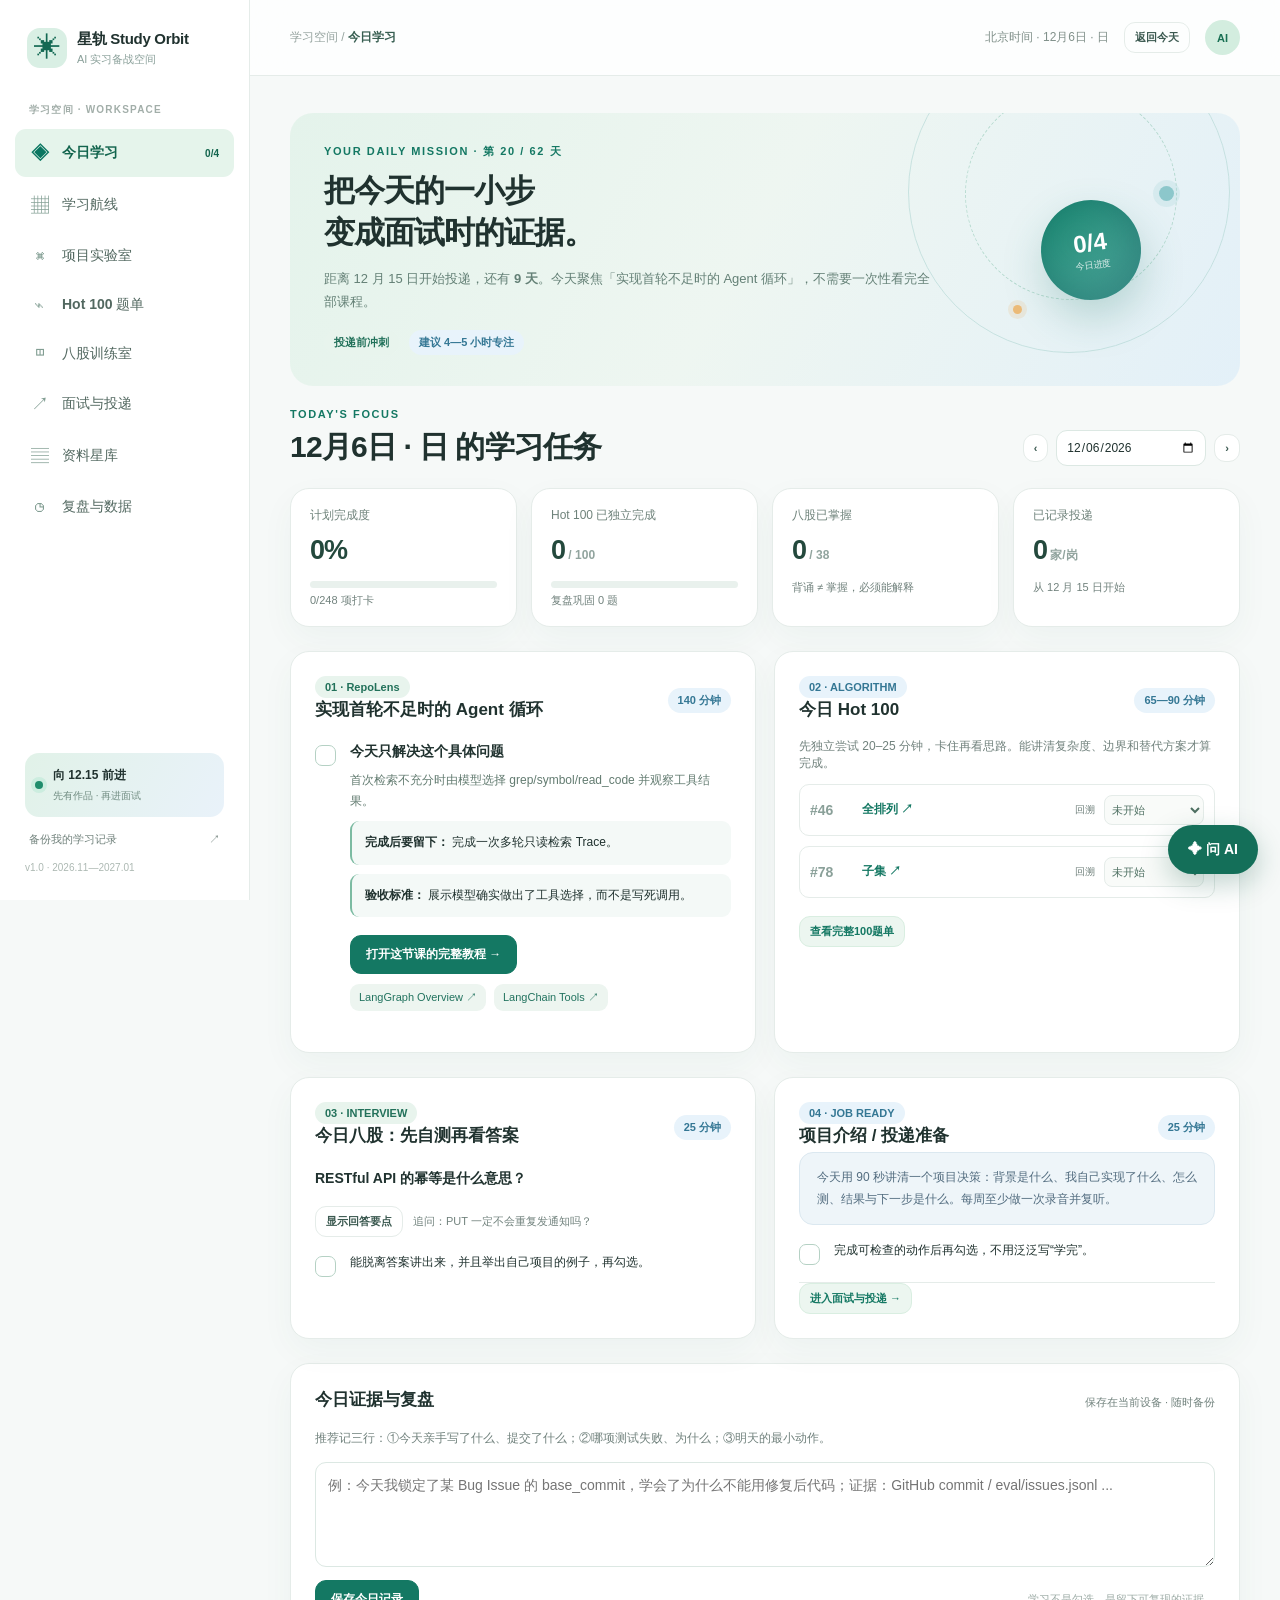
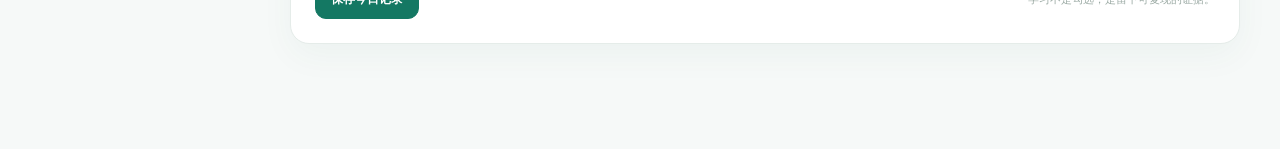
==== index.html @ 4dd0f42c "Adapt RepoLens courses to Long Code Arena bug localization Document verified dataset fields, snapsho" ====
<!doctype html>
<html lang="zh-CN">
<head>
<meta charset="utf-8">
<meta name="viewport" content="width=device-width,initial-scale=1,viewport-fit=cover">
<meta name="theme-color" content="#edf5f0">
<meta name="description" content="星轨：AI 应用与 Agent 实习备战学习空间。RepoLens、MediaFlow、LeetCode Hot 100、八股、面试与投递。">
<title>星轨 · AI 实习备战</title>
<link rel="icon" href="favicon.svg" type="image/svg+xml">
<link rel="manifest" href="manifest.webmanifest">
<meta name="apple-mobile-web-app-capable" content="yes">
<meta name="apple-mobile-web-app-status-bar-style" content="default">
<link rel="stylesheet" href="style.css?v=3">
<link rel="stylesheet" href="ai-helper.css?v=4">
</head>
<body>
<div id="app" class="app-shell">
  <aside class="sidebar">
    <a href="#today" class="brand" aria-label="返回今日学习"><span class="brand-glyph">✳</span><span><strong>星轨 Study Orbit</strong><small>AI 实习备战空间</small></span></a>
    <div class="nav-kicker">学习空间 · WORKSPACE</div>
    <nav id="side-nav" class="side-nav" aria-label="主导航">
      <button data-view="today" class="nav-btn active"><span class="nav-symbol">◈</span> 今日学习 <span class="nav-count" id="nav-today"></span></button>
      <button data-view="calendar" class="nav-btn"><span class="nav-symbol">▦</span> 学习航线</button>
      <button data-view="projects" class="nav-btn"><span class="nav-symbol">⌘</span> 项目实验室</button>
      <button data-view="leetcode" class="nav-btn"><span class="nav-symbol">⌁</span> Hot 100 题单</button>
      <button data-view="interview" class="nav-btn"><span class="nav-symbol">◫</span> 八股训练室</button>
      <button data-view="apply" class="nav-btn"><span class="nav-symbol">↗</span> 面试与投递</button>
      <button data-view="library" class="nav-btn"><span class="nav-symbol">▤</span> 资料星库</button>
      <button data-view="review" class="nav-btn"><span class="nav-symbol">◷</span> 复盘与数据</button>
    </nav>
    <div class="sidebar-bottom">
      <div class="sidebar-status"><span class="pulse-dot"></span><div><strong>向 12.15 前进</strong><small>先有作品 · 再进面试</small></div></div>
      <button class="sidebar-backup" id="quick-export">备份我的学习记录 <span>↗</span></button>
      <div class="sidebar-foot">v1.0 · 2026.11—2027.01</div>
    </div>
  </aside>
  <div class="main-wrap">
    <header class="topbar">
      <div class="breadcrumbs" id="breadcrumb">学习空间 / <span>今日学习</span></div>
      <div class="top-right"><span class="top-date" id="clock-date"></span><button class="btn tiny ghost" id="back-today">返回今天</button><span class="avatar" title="专注构建真实作品">AI</span></div>
    </header>
    <main class="main-content" id="main-content" aria-live="polite"></main>
    <div class="toast" id="toast" role="status"></div>
  </div>
</div>
<nav class="mobile-nav" aria-label="移动端导航">
  <button data-view="today" class="mnav active"><span>◈</span><small>今天</small></button>
  <button data-view="calendar" class="mnav"><span>▦</span><small>课程</small></button>
  <button data-view="projects" class="mnav"><span>⌘</span><small>项目</small></button>
  <button data-view="leetcode" class="mnav"><span>⌁</span><small>刷题</small></button>
  <button data-view="apply" class="mnav"><span>↗</span><small>面试</small></button>
  <button data-view="more" class="mnav"><span>···</span><small>更多</small></button>
</nav>
<div id="mobile-more" class="mobile-more hidden">
  <button data-view="interview">八股训练室</button><button data-view="library">资料星库</button><button data-view="review">复盘与备份</button>
</div>
<script src="data.js?v=5"></script>
<script src="repo-guides.js?v=5"></script>
<script src="media-guides.js?v=3"></script>
<script src="app.js?v=5"></script>
<script defer src="ai-helper.js?v=4"></script>
</body>
</html>
---- style.css ----
:root{--bg:#f6f9f8;--panel:#fff;--panel-alt:#f2f6f4;--line:#e5ece9;--ink:#20322f;--muted:#71827d;--green:#147863;--deep:#0d5449;--mint:#d9efe5;--sky:#dceef7;--blue:#367b9d;--yellow:#b7822b;--shadow:0 12px 34px rgba(34,82,66,.045);font-family:-apple-system,BlinkMacSystemFont,'Segoe UI','PingFang SC','Microsoft YaHei',sans-serif;color:var(--ink)}*{box-sizing:border-box}html{scroll-behavior:smooth}body{margin:0;background:var(--bg);font-size:14px;-webkit-tap-highlight-color:transparent}button,input,select,textarea{font:inherit}button{cursor:pointer}button:disabled{opacity:.4;cursor:not-allowed}a{color:var(--green);text-decoration:none}a:hover{text-decoration:underline}.hidden{display:none!important}.app-shell{display:flex;min-height:100vh}.sidebar{width:250px;flex:0 0 250px;background:#fff;border-right:1px solid var(--line);padding:27px 15px 17px;position:sticky;top:0;height:100vh;display:flex;flex-direction:column}.brand{display:flex;align-items:center;gap:10px;padding:1px 12px 35px;color:var(--ink)}.brand:hover{text-decoration:none}.brand-glyph{width:40px;height:40px;display:grid;place-items:center;background:#d9efe4;color:#136953;border-radius:13px;font-size:27px}.brand strong,.brand small{display:block}.brand strong{font-size:15px;letter-spacing:-.3px}.brand small{font-size:11px;color:#8aa09a;margin-top:3px}.nav-kicker{padding:0 14px;color:#a2aea9;font-size:10px;letter-spacing:1.2px;margin-bottom:12px;font-weight:700}.side-nav{display:flex;flex-direction:column;gap:4px}.nav-btn{border:0;background:transparent;color:#526860;text-align:left;padding:12px 15px;border-radius:11px;display:flex;align-items:center;gap:13px;font-weight:550;width:100%;transition:.2s}.nav-symbol{font-family:Georgia,serif;font-size:18px;width:19px;text-align:center;color:#829e93}.nav-btn:hover{background:#f0f6f2}.nav-btn.active{background:#e5f4eb;color:#12644d;font-weight:700}.nav-btn.active .nav-symbol{color:#0a7661}.nav-count{margin-left:auto;font-size:10px}.sidebar-bottom{margin-top:auto;padding:10px}.sidebar-status{background:linear-gradient(120deg,#e1f2e8,#e9f2fa);border-radius:14px;padding:14px 10px;display:flex;gap:10px;align-items:center}.sidebar-status strong,.sidebar-status small{display:block}.sidebar-status strong{font-size:12px}.sidebar-status small{font-size:10px;color:#708c81;margin-top:5px}.pulse-dot{width:8px;height:8px;background:#208d6c;box-shadow:0 0 0 4px #cceddf;border-radius:100%;flex:none}.sidebar-backup{border:0;background:none;color:#71827c;display:flex;justify-content:space-between;font-size:11px;padding:15px 4px;width:100%}.sidebar-foot{font-size:10px;color:#adb9b3}.main-wrap{min-width:0;flex:1}.topbar{height:76px;display:flex;align-items:center;justify-content:space-between;border-bottom:1px solid var(--line);background:rgba(255,255,255,.78);padding:0 40px;position:sticky;top:0;z-index:4;backdrop-filter:blur(20px)}.breadcrumbs{color:#96a4a0;font-size:12px}.breadcrumbs span{color:#375e51;font-weight:700}.top-right{display:flex;align-items:center;gap:15px}.top-date{color:#80908a;font-size:12px}.avatar{border-radius:50%;background:#d3eddf;width:35px;height:35px;display:grid;place-items:center;font-size:11px;color:#197054;font-weight:750}.main-content{max-width:1340px;margin:0 auto;padding:37px 40px 105px}.section-header{display:flex;justify-content:space-between;align-items:flex-end;gap:15px;margin-bottom:22px}.eyebrow{font-size:11px;letter-spacing:1.6px;font-weight:800;color:var(--green);text-transform:uppercase}.section-header h1,.page-title{font-size:30px;line-height:1.25;letter-spacing:-.8px;margin:8px 0 0;font-weight:750}.subtitle{font-size:13px;color:var(--muted);line-height:1.9;margin-top:10px}.pill{display:inline-flex;gap:5px;align-items:center;font-size:11px;padding:5px 10px;border-radius:999px;background:#e8f4ed;color:#22715a;font-weight:700;white-space:nowrap}.pill.blue{background:#e8f3fb;color:#347794}.pill.gray{background:#f0f3f2;color:#72837d}.pill.orange{background:#fff3e3;color:#95601d}.panel{background:var(--panel);border:1px solid var(--line);border-radius:19px;box-shadow:var(--shadow);padding:24px}.panel h2{font-size:17px;margin:0 0 5px}.panel h3{font-size:14px;margin:0 0 6px}.muted{color:var(--muted)}.small{font-size:12px}.mini{font-size:11px}.lead{line-height:1.85}.grid2{display:grid;grid-template-columns:repeat(2,minmax(0,1fr));gap:18px}.grid3{display:grid;grid-template-columns:repeat(3,minmax(0,1fr));gap:16px}.grid4{display:grid;grid-template-columns:repeat(4,minmax(0,1fr));gap:14px}.stack{display:flex;flex-direction:column;gap:16px}.flex{display:flex;align-items:center;gap:10px;flex-wrap:wrap}.between{display:flex;align-items:center;justify-content:space-between;gap:12px}.btn{border:1px solid var(--line);background:white;color:#3b5950;border-radius:11px;padding:10px 15px;font-size:12px;font-weight:700;transition:.18s;white-space:nowrap}.btn:hover{transform:translateY(-1px);border-color:#a9d3be}.btn.primary{background:var(--green);border-color:var(--green);color:#fff}.btn.ghost{background:transparent}.btn.tiny{padding:7px 10px;font-size:11px}.btn.soft{background:#ecf6f0;color:var(--green);border-color:#d9eee1}.btn.danger{color:#a55a55}.input,.select,.textarea{background:#fff;border:1px solid #dce8e3;border-radius:11px;color:var(--ink);padding:11px 12px;width:100%;outline:none}.input:focus,.select:focus,.textarea:focus{border-color:#66aa90;box-shadow:0 0 0 3px #dff4e9}.textarea{min-height:105px;resize:vertical;line-height:1.65}.label{display:block;font-size:11px;letter-spacing:.2px;font-weight:700;color:#547269;margin:0 0 7px}.divider{height:1px;background:var(--line);margin:18px 0}.hero{border-radius:23px;background:linear-gradient(118deg,#e4f3eb 0%,#eef6f1 48%,#e3f0f8 100%);min-height:237px;display:grid;grid-template-columns:1fr 230px;gap:25px;position:relative;overflow:hidden;padding:31px 34px;margin-bottom:22px}.hero:before{content:"";position:absolute;width:320px;height:320px;border:1px solid #b8dbd8;opacity:.7;border-radius:50%;right:10px;top:-82px;pointer-events:none}.hero:after{content:"";position:absolute;width:210px;height:210px;border:1px dashed #9bcdbc;border-radius:50%;right:63px;top:-25px;opacity:.65;pointer-events:none}.hero-content{position:relative;z-index:1}.hero h1{font-size:31px;letter-spacing:-1px;line-height:1.35;margin:11px 0}.hero p{color:#648076;font-size:13px;line-height:1.8;max-width:610px}.hero-cta{display:flex;gap:10px;margin-top:17px;flex-wrap:wrap}.orbit-area{display:grid;place-items:center;z-index:1;position:relative}.orbit-center{width:100px;height:100px;border-radius:50%;background:linear-gradient(145deg,#18846e,#57afa4);box-shadow:0 18px 40px #2b816e40, inset -10px -10px 35px #0d5b5a70;color:#fff;display:flex;align-items:center;justify-content:center;text-align:center;flex-direction:column;transform:rotate(-8deg)}.orbit-center b{font-size:24px}.orbit-center small{font-size:9px;opacity:.85;margin-top:2px}.orbit-star{position:absolute;width:15px;height:15px;background:#8cc7cb;border-radius:50%;box-shadow:0 0 0 6px #8cc7cb2f;top:20%;right:14%}.orbit-star.two{width:9px;height:9px;top:76%;right:80%;background:#ebba77;box-shadow:0 0 0 5px #ebba7733}.metric-card{padding:18px 19px}.metric-card .num{font-size:27px;font-weight:780;margin-top:11px;letter-spacing:-1px;color:#24493d}.metric-card .num small{font-size:12px;color:#91a49e;letter-spacing:0}.metric-card .labelrow{font-size:12px;color:#6e827a}.progress-track{height:7px;border-radius:100px;background:#e9f1ed;overflow:hidden;margin:15px 0 5px}.progress-fill{height:100%;background:linear-gradient(90deg,#1a836a,#77c7ad);border-radius:100px;transition:width .2s}.module-head{margin:27px 0 13px;display:flex;justify-content:space-between;align-items:center;gap:12px}.module-head h2{font-size:18px;margin:0}.task-row{display:flex;align-items:flex-start;gap:14px;padding:17px 0;border-bottom:1px solid var(--line)}.task-row:last-child{border-bottom:0}.task-check{width:21px;height:21px;appearance:none;border:1.6px solid #b5d1c4;border-radius:7px;margin:2px 0 0;flex:none;cursor:pointer;position:relative;background:#fff}.task-check:checked{background:#168368;border-color:#168368}.task-check:checked:after{content:'✓';font-size:14px;position:absolute;left:4px;top:0;color:white}.task-body{flex:1;min-width:0}.task-title{font-weight:750;font-size:14px}.task-row .task-time{font-size:10px;color:#889c93;background:#f4f7f5;padding:5px 8px;border-radius:20px;white-space:nowrap}.task-details{font-size:12px;color:#627b70;line-height:1.75;margin:9px 0 0}.highlight-line{background:#f4f9f7;padding:11px 13px;border-radius:9px;border-left:2px solid #7cbba2;margin-top:9px;font-size:12px;line-height:1.8}.resource-links{display:flex;flex-wrap:wrap;gap:8px;margin-top:10px}.resource-links a{font-size:11px;padding:6px 9px;border-radius:9px;background:#edf5f0;color:#22735f;display:inline-block}.task-extra{padding-left:35px}.date-selector{display:flex;align-items:center;gap:8px}.date-selector .input{width:150px;padding:9px;font-size:12px}.callout{background:#f1f7f3;border:1px solid #dbece0;border-radius:14px;padding:14px 17px;color:#526b60;line-height:1.8;font-size:12px}.callout.blue{background:#eef5f9;border-color:#dbe8f0;color:#526c7f}.callout.orange{background:#fff8ed;border-color:#f1e3cf;color:#81653c}.step-list{display:grid;gap:10px}.step-item{display:flex;gap:12px;align-items:flex-start;border:1px solid var(--line);border-radius:12px;padding:14px;background:#fff}.step-num{height:28px;width:28px;border-radius:9px;background:#e6f2eb;color:var(--green);display:grid;place-items:center;font-weight:750;font-size:11px;flex:none}.calendar-grid{display:grid;grid-template-columns:repeat(7,minmax(0,1fr));gap:9px}.day-tile{border:1px solid var(--line);background:#fff;border-radius:13px;min-height:96px;padding:11px;text-align:left;display:flex;flex-direction:column;gap:8px;transition:.2s;min-width:0}.day-tile:hover{border-color:#7dbda5;transform:translateY(-2px)}.day-tile.current{border-color:#17896c;box-shadow:0 0 0 2px #e2f3e8}.day-tile.done{background:#eff8f3}.day-num{font-weight:800;font-size:12px;color:#376854}.day-desc{font-size:10px;color:#697b74;line-height:1.5;overflow-wrap:anywhere}.day-progress{margin-top:auto;font-size:9px;color:#6caa91}.filter-row{display:flex;gap:8px;align-items:center;flex-wrap:wrap;margin-bottom:15px}.filter-btn{border:1px solid var(--line);background:#fff;border-radius:30px;padding:7px 12px;color:#71867d;font-size:11px}.filter-btn.active{background:#e8f5ec;color:#137459;border-color:#b9e0cb;font-weight:700}.problem-row{display:flex;gap:12px;align-items:center;padding:12px 3px;border-bottom:1px solid var(--line)}.problem-number{width:43px;flex:none;font-variant-numeric:tabular-nums;font-weight:750;color:#8aa099}.problem-title{font-weight:650;flex:1}.problem-category{font-size:10px;color:#8aa099;min-width:60px}.status-select{width:100px;border:1px solid var(--line);background:#f9fbf9;border-radius:8px;padding:7px 3px;color:#4d6f61;font-size:11px}.problem-row a{color:var(--green)}.question-card{border:1px solid var(--line);border-radius:15px;padding:18px;background:#fff}.question-card h3{font-size:14px;line-height:1.6;margin:10px 0}.qa-answer{background:#f0f7f3;padding:14px;border-radius:12px;font-size:12px;line-height:1.8;margin:12px 0}.qa-answer strong{color:#20765c}.project-card{background:#fff;border:1px solid var(--line);border-radius:17px;padding:19px}.project-label{display:inline-flex;padding:6px 10px;border-radius:9px;background:#edf6f1;color:#23846b;font-size:10px;font-weight:800}.project-card h3{font-size:18px;margin:10px 0}.project-card p{color:#6c8177;font-size:12px;line-height:1.75}.project-list{display:grid;gap:9px}.project-lesson{border:1px solid #e4efea;border-radius:12px;padding:13px;display:flex;align-items:flex-start;gap:9px}.project-lesson .head{flex:1}.project-lesson .head strong{display:block;font-size:12px;margin:2px 0}.project-lesson .head small{color:#93a69a;font-size:10px}.marker-vertical{height:100%;width:4px;border-radius:10px;min-height:40px;background:#cbe9d9}.metric-table{width:100%;border-collapse:collapse;font-size:12px}.metric-table th,.metric-table td{text-align:left;padding:12px 10px;border-bottom:1px solid var(--line);vertical-align:middle}.metric-table th{font-size:11px;color:#788e81;font-weight:700;background:#f7faf8}.metric-input{min-width:150px}.resource-card{display:flex;align-items:flex-start;gap:13px;padding:15px;border:1px solid var(--line);border-radius:14px;background:#fff}.resource-icon{width:40px;height:40px;border-radius:12px;background:#e8f3eb;color:#22836b;display:grid;place-items:center;font-size:18px;flex:none}.resource-card h3{margin:2px 0 6px;font-size:13px}.resource-card p{font-size:11px;color:var(--muted);line-height:1.7;margin:0 0 5px}.applications{width:100%;border-collapse:collapse;font-size:12px}.applications td,.applications th{padding:12px 9px;text-align:left;border-bottom:1px solid var(--line)}.applications th{color:var(--muted);font-size:11px}.empty{padding:35px;text-align:center;color:var(--muted)}.note-help{line-height:1.8;color:var(--muted);font-size:12px}.study-form{display:grid;grid-template-columns:1fr 1fr 130px 120px auto;gap:8px;align-items:end}.data-note{font-size:11px;color:#9baaa4}.toast{position:fixed;right:25px;bottom:25px;background:#214d40;color:#fff;padding:12px 18px;border-radius:11px;font-size:12px;z-index:50;box-shadow:0 14px 30px #213d3540;opacity:0;transform:translateY(10px);transition:.2s;pointer-events:none}.toast.show{opacity:1;transform:none}.mobile-nav,.mobile-more{display:none}.timeline-chip{border:1px solid #dcece2;background:#f6faf7;border-radius:12px;padding:13px;display:flex;align-items:center;gap:12px;font-size:12px}.timeline-dot{width:11px;height:11px;border-radius:50%;background:#83b99c}.timeline-dot.active{background:#148263;box-shadow:0 0 0 4px #cdece0}.summary-stat{font-size:22px;font-weight:800;color:#226952;margin:9px 0}.note-preview{font-size:12px;white-space:pre-wrap;line-height:1.8;color:#506c61}.today-problems{display:flex;flex-direction:column;gap:10px}.today-problem{display:flex;align-items:center;gap:9px;padding:10px;border:1px solid var(--line);border-radius:10px}.today-problem a{flex:1;font-size:12px;font-weight:700}.today-problem small{font-size:10px;color:var(--muted)}.project-feature{display:flex;gap:9px;align-items:flex-start;font-size:12px;line-height:1.7;color:#62786d}.project-feature span:first-child{color:var(--green)}.link-inline{font-size:11px;font-weight:700}.w100{width:100%}.right{text-align:right}.nowrap{white-space:nowrap}.mb0{margin-bottom:0}.mt1{margin-top:10px}.mt2{margin-top:18px}.mb1{margin-bottom:10px}.margin-top{margin-top:24px}.table-scroll{overflow-x:auto}.model-preview{background:#f0f7f4;border-radius:13px;padding:13px 15px;font-size:12px;line-height:1.9;overflow-wrap:anywhere}.page-title.smallish{font-size:26px}
@media(max-width:1150px){.sidebar{width:218px;flex-basis:218px}.main-content{padding:30px 26px 100px}.topbar{padding:0 26px}.hero{grid-template-columns:1fr 150px}.orbit-center{width:88px;height:88px}.study-form{grid-template-columns:1fr 1fr;}.study-form button{align-self:end}}
@media(max-width:800px){.sidebar{display:none}.topbar{height:58px;padding:0 20px}.top-date{display:none}.main-content{padding:21px 18px 108px}.hero{padding:24px;min-height:195px;grid-template-columns:1fr 90px}.hero h1{font-size:25px}.orbit-center{width:75px;height:75px}.orbit-center b{font-size:18px}.orbit-star{right:1%}.grid4{grid-template-columns:repeat(2,minmax(0,1fr))}.grid3{grid-template-columns:repeat(2,minmax(0,1fr))}.mobile-nav{position:fixed;bottom:0;left:0;right:0;z-index:20;display:flex;justify-content:space-around;background:rgba(255,255,255,.96);border-top:1px solid var(--line);padding:9px 5px max(10px,env(safe-area-inset-bottom));box-shadow:0 -8px 20px #203c2f0a}.mnav{border:0;background:none;color:#8ca198;display:flex;align-items:center;justify-content:center;flex-direction:column;gap:1px;padding:2px 6px;min-width:48px}.mnav span{font-size:22px;line-height:25px}.mnav small{font-size:10px}.mnav.active{color:#12745d;font-weight:700}.mobile-more{position:fixed;bottom:73px;right:12px;background:#fff;border:1px solid var(--line);z-index:25;box-shadow:0 12px 25px #203a3025;border-radius:15px;padding:8px;display:flex;flex-direction:column}.mobile-more button{border:0;background:transparent;text-align:left;padding:12px 30px 12px 14px;color:#446b5a}.toast{bottom:95px;right:12px}.calendar-grid{gap:5px}.day-tile{padding:8px;min-height:78px;border-radius:9px}.day-num{font-size:11px}.day-desc{font-size:9px}}
@media(max-width:540px){body{font-size:13px}.topbar{padding:0 15px}.top-right{gap:7px}.main-content{padding:17px 13px 100px}.section-header h1,.page-title{font-size:24px}.section-header{display:block}.section-header .date-selector{margin-top:13px}.hero{grid-template-columns:1fr;gap:0;padding:23px;margin-bottom:12px;min-height:0}.hero h1{font-size:26px}.hero p{font-size:12px}.orbit-area{display:none}.hero:before{right:-140px;top:-130px}.hero:after{right:-86px;top:-70px}.panel{padding:17px;border-radius:15px}.grid2,.grid3{grid-template-columns:1fr;gap:12px}.grid4{gap:8px}.metric-card{padding:14px}.metric-card .num{font-size:24px}.module-head h2{font-size:16px}.task-row{gap:9px}.task-extra{padding-left:29px}.calendar-grid{grid-template-columns:repeat(7,1fr)}.day-tile{min-height:66px;padding:6px 4px;gap:3px}.day-desc{display:none}.day-progress{font-size:8px}.problem-category{display:none}.problem-number{width:28px;font-size:11px}.problem-title{font-size:12px}.status-select{width:84px;font-size:10px}.study-form{grid-template-columns:1fr}.topbar .btn{display:none}.table-scroll{margin:0 -8px}.metric-table th,.metric-table td{min-width:120px}.metric-input{min-width:130px}.question-card{padding:14px}.date-selector .input{width:141px}.callout{font-size:11px}.mobile-nav .mnav{min-width:0;flex:1}.mnav span{font-size:20px}.mnav small{font-size:9px}}


/* 项目实验室详细课程：响应式单课视图 */
.guide-header{display:flex;align-items:center;justify-content:space-between;gap:12px;flex-wrap:wrap;margin:0 0 18px}
.guide-hero{background:linear-gradient(125deg,#e8f6ee,#e9f2fb 78%);border:1px solid #d7e9e1;border-radius:22px;padding:26px 28px;margin-bottom:22px}
.guide-hero h1{font-size:clamp(24px,3vw,34px);line-height:1.25;margin:10px 0 12px;color:#143a32}
.guide-hero p{line-height:1.85;max-width:780px;margin:0 0 16px}
.guide-progress{max-width:560px;margin-top:18px}
.guide-progress strong{font-size:14px}
.guide-progress .progress-track{margin-top:8px}
.guide-meta{font-size:12px;color:#647c74;margin-top:12px!important}
.guide-columns{display:grid;grid-template-columns:minmax(0,1.65fr) minmax(235px,.85fr);gap:20px;align-items:start}
.guide-main,.guide-aside{min-width:0}
.guide-main>h2{font-size:22px;margin:0 0 6px}
.guide-step,.guide-block{background:#fff;border:1px solid #e2eae6;border-radius:17px;padding:20px;margin-top:16px;box-shadow:0 5px 20px rgba(25,70,55,.025)}
.guide-step-title{font-weight:750;font-size:16px;color:#184a3c}
.guide-step-check{display:flex;gap:12px;align-items:flex-start;cursor:pointer;line-height:1.5}
.guide-step-check input{appearance:auto;accent-color:#147863;flex:0 0 20px;width:20px;height:20px;margin:2px 0 0;cursor:pointer}
.guide-step-do{line-height:1.95;margin:15px 0;white-space:pre-line;overflow-wrap:anywhere}
.guide-verify{border-left:3px solid #4f9780;background:#f1f8f4;border-radius:0 10px 10px 0;padding:11px 14px;margin-top:15px}
.guide-verify strong{font-size:12px;color:#20604b}
.guide-verify p{margin:5px 0 0;line-height:1.7;font-size:13px}
.guide-code{border:1px solid #273c38;background:#152522;border-radius:12px;overflow:hidden;margin:14px 0;color:#e8f6ef}
.guide-code-head{display:flex;justify-content:space-between;align-items:center;gap:8px;padding:8px 12px;background:#203a33;font-size:12px}
.guide-code-head button{white-space:nowrap}
.guide-code pre{margin:0;padding:14px 16px;white-space:pre;overflow-x:auto;font-size:12px;line-height:1.7}
.guide-code code{font-family:ui-monospace,SFMono-Regular,Consolas,monospace}
.guide-aside .panel{margin-bottom:16px;overflow-wrap:anywhere}
.guide-aside .panel h3{font-size:15px;margin:5px 0 8px}
.guide-aside .panel p,.guide-traps li{line-height:1.85;font-size:13px}
.guide-traps{padding-left:20px}
.guide-question{font-size:16px;font-weight:700;line-height:1.7}
.guide-answer{background:#f2f6f4;border-radius:11px;padding:12px 14px;line-height:1.85}
.guide-answer summary{cursor:pointer;font-weight:600}
.guide-answer p{margin-bottom:0}
.guide-block textarea{min-height:135px;width:100%}
.guide-bottom{display:flex;gap:10px;align-items:center;justify-content:space-between;flex-wrap:wrap;margin:24px 0 45px}
.guide-bottom .btn{max-width:100%}
@media(max-width:850px){.guide-columns{grid-template-columns:1fr}.guide-aside{display:grid;grid-template-columns:repeat(2,minmax(0,1fr));gap:12px}.guide-aside .panel{margin:0}.guide-hero{padding:22px}}
@media(max-width:590px){.guide-hero{padding:19px;border-radius:15px}.guide-aside{display:block}.guide-aside .panel{margin-bottom:12px}.guide-step,.guide-block{padding:15px;border-radius:13px}.guide-step-title{font-size:15px}.guide-code pre{font-size:11px}.guide-bottom button{width:100%}.guide-main>h2{font-size:20px}}
---- ai-helper.css ----
/* Study Orbit optional ChatGPT handoff */
#so-ai-dock{font-family:-apple-system,BlinkMacSystemFont,"PingFang SC","Microsoft YaHei",sans-serif}
.so-ai-fab{position:fixed;right:22px;bottom:26px;z-index:55;min-height:49px;border:0;padding:0 20px;border-radius:30px;background:#146f59;color:white;font-weight:750;font-size:14px;box-shadow:0 10px 28px rgba(10,82,62,.25);cursor:pointer}
.so-ai-fab:hover{background:#105941}
.so-ai-dim{position:fixed;inset:0;z-index:59;background:rgba(13,30,25,.27)}
.so-ai-dim[hidden]{display:none}
.so-ai-panel{position:fixed;right:0;top:0;bottom:0;z-index:60;width:min(435px,100vw);background:#f8faf9;box-shadow:-18px 0 48px rgba(24,56,45,.15);border-left:1px solid #e3e9e6;transform:translateX(105%);transition:transform .2s ease;display:flex;flex-direction:column;visibility:hidden}
.so-ai-panel.so-ai-visible{transform:translateX(0);visibility:visible}
.so-ai-header{display:flex;align-items:center;justify-content:space-between;gap:14px;padding:22px 23px 16px;background:white;border-bottom:1px solid #e1ebe5}
.so-ai-eyebrow{font-size:10px;font-weight:800;color:#39896f;letter-spacing:1.4px}
.so-ai-header h2{font-size:20px;line-height:1.3;margin:7px 0 0;color:#203a30}
.so-ai-close{background:#eef5f1;border:0;border-radius:50%;font-size:24px;line-height:1;width:36px;height:36px;color:#375c4b;cursor:pointer}
.so-ai-main{padding:20px 22px 34px;overflow-y:auto;overscroll-behavior:contain}
.so-ai-note,.so-ai-context,.so-ai-privacy{font-size:13px;line-height:1.8;color:#61766e}
.so-ai-note{background:#eaf5ef;padding:12px 14px;border-radius:12px;color:#315c4e}
.so-ai-context{border:1px solid #e1eae4;background:white;padding:13px 15px;margin-top:15px;border-radius:12px}
.so-ai-context span{font-size:11px;color:#718880;display:block}
.so-ai-context strong{font-size:16px;display:block;color:#1b4638;margin-top:3px}
.so-ai-context p{margin:3px 0 0;color:#60796b}
.so-ai-chips{display:flex;gap:7px;flex-wrap:wrap;margin:15px 0}
.so-ai-chips button{border:1px solid #d4e5d9;background:#f3f9f5;border-radius:9px;padding:8px 10px;font-size:12px;color:#28634b;cursor:pointer}
.so-ai-label{display:block;font-weight:700;color:#294a3e;margin:10px 0 8px}
#so-ai-question{width:100%;border:1px solid #cfdfd5;border-radius:12px;background:white;color:#253f34;resize:vertical;min-height:124px;max-height:260px;padding:13px;line-height:1.7;box-sizing:border-box;font:inherit;font-size:14px}
#so-ai-question:focus{outline:2px solid #91c6ae}
.so-ai-primary,.so-ai-link{display:block;width:100%;box-sizing:border-box;border-radius:11px;padding:12px 14px;text-align:center;margin-top:10px;cursor:pointer;font-size:13px;font-weight:750;text-decoration:none}
.so-ai-primary{border:0;color:white;background:#147863}
.so-ai-link{background:white;border:1px solid #bcd8c8;color:#19674f}
.so-ai-feedback{min-height:19px;font-size:12px;color:#257451;line-height:1.6}
.so-ai-preview{border-top:1px solid #e1e9e4;margin-top:13px;padding-top:13px}
.so-ai-preview summary{cursor:pointer;color:#446b5a;font-size:12px}
.so-ai-preview pre{overflow:auto;white-space:pre-wrap;overflow-wrap:anywhere;font-family:inherit;font-size:12px;background:#fff;border:1px solid #e2eae5;border-radius:10px;padding:12px;line-height:1.65}
.so-ai-privacy{font-size:11px;margin:14px 0}
@media(min-width:1100px){.so-ai-dim{display:none}.so-ai-panel{width:420px}.so-ai-panel.so-ai-visible~.unused{display:none}}
@media(max-width:850px){.so-ai-fab{right:16px;bottom:87px;min-height:45px;padding:0 15px}.so-ai-panel{width:min(420px,92vw)}}
@media(max-width:480px){.so-ai-panel{width:100vw}.so-ai-header{padding-top:max(20px, env(safe-area-inset-top))}.so-ai-main{padding-bottom:max(34px, env(safe-area-inset-bottom))}}
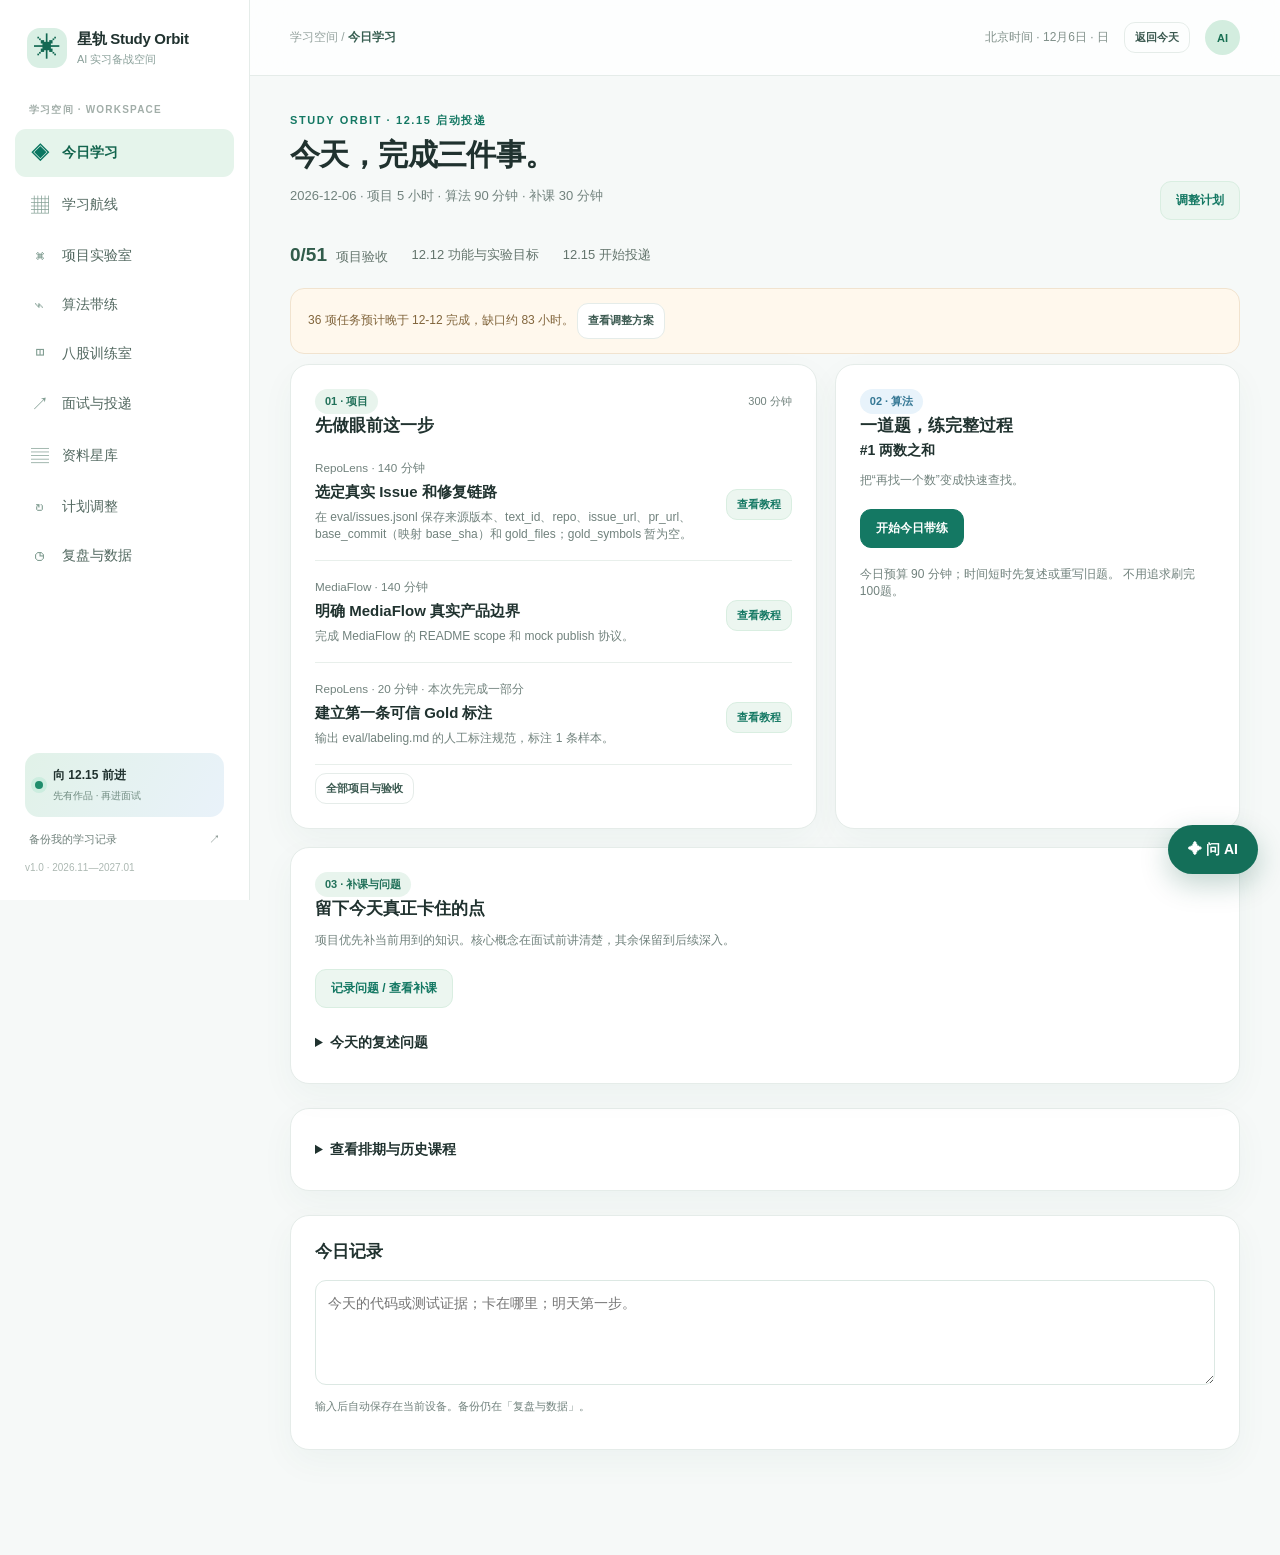
==== commit f05843f9: "Add focused sprint dashboard, guided algorithms and reversible plan adjustments Schedule both resume" ====
--- a/index.html
+++ b/index.html
@@ -11,6 +11,7 @@
 <meta name="apple-mobile-web-app-capable" content="yes">
 <meta name="apple-mobile-web-app-status-bar-style" content="default">
 <link rel="stylesheet" href="style.css?v=3">
+<link rel="stylesheet" href="sprint.css?v=6">
 <link rel="stylesheet" href="ai-helper.css?v=4">
 </head>
 <body>
@@ -22,10 +23,11 @@
       <button data-view="today" class="nav-btn active"><span class="nav-symbol">◈</span> 今日学习 <span class="nav-count" id="nav-today"></span></button>
       <button data-view="calendar" class="nav-btn"><span class="nav-symbol">▦</span> 学习航线</button>
       <button data-view="projects" class="nav-btn"><span class="nav-symbol">⌘</span> 项目实验室</button>
-      <button data-view="leetcode" class="nav-btn"><span class="nav-symbol">⌁</span> Hot 100 题单</button>
+      <button data-view="leetcode" class="nav-btn"><span class="nav-symbol">⌁</span> 算法带练</button>
       <button data-view="interview" class="nav-btn"><span class="nav-symbol">◫</span> 八股训练室</button>
       <button data-view="apply" class="nav-btn"><span class="nav-symbol">↗</span> 面试与投递</button>
       <button data-view="library" class="nav-btn"><span class="nav-symbol">▤</span> 资料星库</button>
+      <button data-view="planner" class="nav-btn"><span class="nav-symbol">↻</span> 计划调整</button>
       <button data-view="review" class="nav-btn"><span class="nav-symbol">◷</span> 复盘与数据</button>
     </nav>
     <div class="sidebar-bottom">
@@ -47,17 +49,20 @@
   <button data-view="today" class="mnav active"><span>◈</span><small>今天</small></button>
   <button data-view="calendar" class="mnav"><span>▦</span><small>课程</small></button>
   <button data-view="projects" class="mnav"><span>⌘</span><small>项目</small></button>
-  <button data-view="leetcode" class="mnav"><span>⌁</span><small>刷题</small></button>
+  <button data-view="leetcode" class="mnav"><span>⌁</span><small>带练</small></button>
   <button data-view="apply" class="mnav"><span>↗</span><small>面试</small></button>
   <button data-view="more" class="mnav"><span>···</span><small>更多</small></button>
 </nav>
 <div id="mobile-more" class="mobile-more hidden">
-  <button data-view="interview">八股训练室</button><button data-view="library">资料星库</button><button data-view="review">复盘与备份</button>
+  <button data-view="planner">计划调整</button><button data-view="issues">问题与补课</button><button data-view="interview">八股训练室</button><button data-view="library">资料星库</button><button data-view="review">复盘与备份</button>
 </div>
 <script src="data.js?v=5"></script>
 <script src="repo-guides.js?v=5"></script>
 <script src="media-guides.js?v=3"></script>
-<script src="app.js?v=5"></script>
-<script defer src="ai-helper.js?v=4"></script>
+<script src="sprint-data.js?v=6"></script>
+<script src="sprint-engine.js?v=6"></script>
+<script src="sprint.js?v=6"></script>
+<script src="app.js?v=6"></script>
+<script defer src="ai-helper.js?v=6"></script>
 </body>
 </html>
--- a/sprint.css
+++ b/sprint.css
@@ -0,0 +1,3 @@
+.sprint-header{margin-bottom:24px}.sprint-header h1{font-size:30px;letter-spacing:-.6px}.sprint-header .subtitle{max-width:650px;line-height:1.8}.sprint-overview{display:flex;gap:24px;flex-wrap:wrap;align-items:center;color:#64756d;font-size:13px;margin:0 0 22px}.sprint-overview strong{font-size:19px;color:#315c4b;margin-right:5px}.sprint-focus{display:grid;grid-template-columns:1.3fr 1fr;gap:18px}.sprint-focus>section:last-child{grid-column:1/-1}.sprint-focus .panel{margin:0}.sprint-task{display:flex;justify-content:space-between;align-items:center;gap:16px;padding:17px 0;border-bottom:1px solid #e8efeb}.sprint-task:last-child{border-bottom:0}.sprint-task>div{min-width:0}.sprint-task h3{font-size:15px;line-height:1.6;margin:4px 0}.sprint-task p{margin:5px 0 0;overflow-wrap:anywhere}.sprint-task .btn{flex-shrink:0}.sprint-details summary{cursor:pointer;font-size:14px;font-weight:600;line-height:1.8;padding:4px 0}.sprint-details[open]>summary{margin-bottom:14px}.sprint-details p,.coach-panel p,.coach-panel li{line-height:1.9}.sprint-narrow{max-width:760px}.sprint-narrow .label,.sprint-accept .label,.coach-panel .label{display:block;margin:18px 0 8px;font-size:13px;color:#53685d}.sprint-narrow .input,.sprint-narrow .select,.sprint-accept .select{display:block;width:100%;margin-top:8px}.sprint-narrow .textarea,.sprint-accept .textarea,.coach-panel .textarea{width:100%;margin-top:8px;min-height:110px}.sprint-narrow details{margin-top:20px}.sprint-accept{margin:20px 0;background:#f8fbf9;border:1px solid #ddebe2}.sprint-check{display:flex;align-items:flex-start;gap:10px;line-height:1.7;font-size:13px}.sprint-check input{width:18px;height:18px;flex-shrink:0;accent-color:#42816a}.sprint-day{display:flex;gap:22px;padding:14px 0;border-bottom:1px solid #e8efeb}.sprint-day>strong{flex:0 0 48px;font-size:14px}.sprint-day>div{line-height:1.9}.sprint-stages{display:flex;gap:7px;overflow-x:auto;padding:0 0 12px;margin:0 0 16px}.sprint-stages button{white-space:nowrap;border:1px solid #dfe9e3;border-radius:24px;background:white;padding:10px 15px;color:#587363;font:inherit;font-size:12px;cursor:pointer}.sprint-stages button.active{background:#315c4b;border-color:#315c4b;color:white}.coach-panel{max-width:900px}.coach-panel>h2{font-size:21px}.sprint-editor{font-family:Consolas,monospace!important;min-height:270px!important;tab-size:4;line-height:1.8}.sprint-code{white-space:pre;overflow-x:auto;max-width:100%;background:#f1f6f3;padding:18px;border-radius:12px;font:13px/1.8 Consolas,monospace;color:#264b3a}.sprint-toolbar{display:flex;flex-wrap:wrap;gap:10px;margin-top:18px}.sprint-error{color:#9e3e29;font-size:13px;line-height:1.8;min-height:1em}.sprint-focus .btn{margin-top:8px}.sprint-narrow form>.btn{margin-top:14px}.sprint-task select{max-width:180px}#sprint-daily{margin-top:12px}.sprint-narrow+.panel{margin-top:20px}
+@media(max-width:850px){.sprint-focus{grid-template-columns:1fr}.sprint-focus>section:last-child{grid-column:auto}.sprint-header h1{font-size:26px}.sprint-overview{gap:12px}.sprint-narrow .grid2{grid-template-columns:1fr}.sprint-task{gap:10px}.sprint-task .btn{padding:8px 11px}.sprint-day{gap:12px}.sprint-stages{margin-right:-8px}}
+@media(max-width:480px){.sprint-header{align-items:flex-start;gap:12px}.sprint-header h1{font-size:25px}.sprint-task h3{font-size:14px}.sprint-task{align-items:flex-start}.sprint-accept .flex{align-items:stretch}.sprint-accept .flex>.btn{width:100%}.sprint-overview span{font-size:12px}.sprint-focus .panel{padding:19px}.coach-panel{padding:19px}.sprint-toolbar .btn{flex:1}.sprint-code{font-size:12px}}
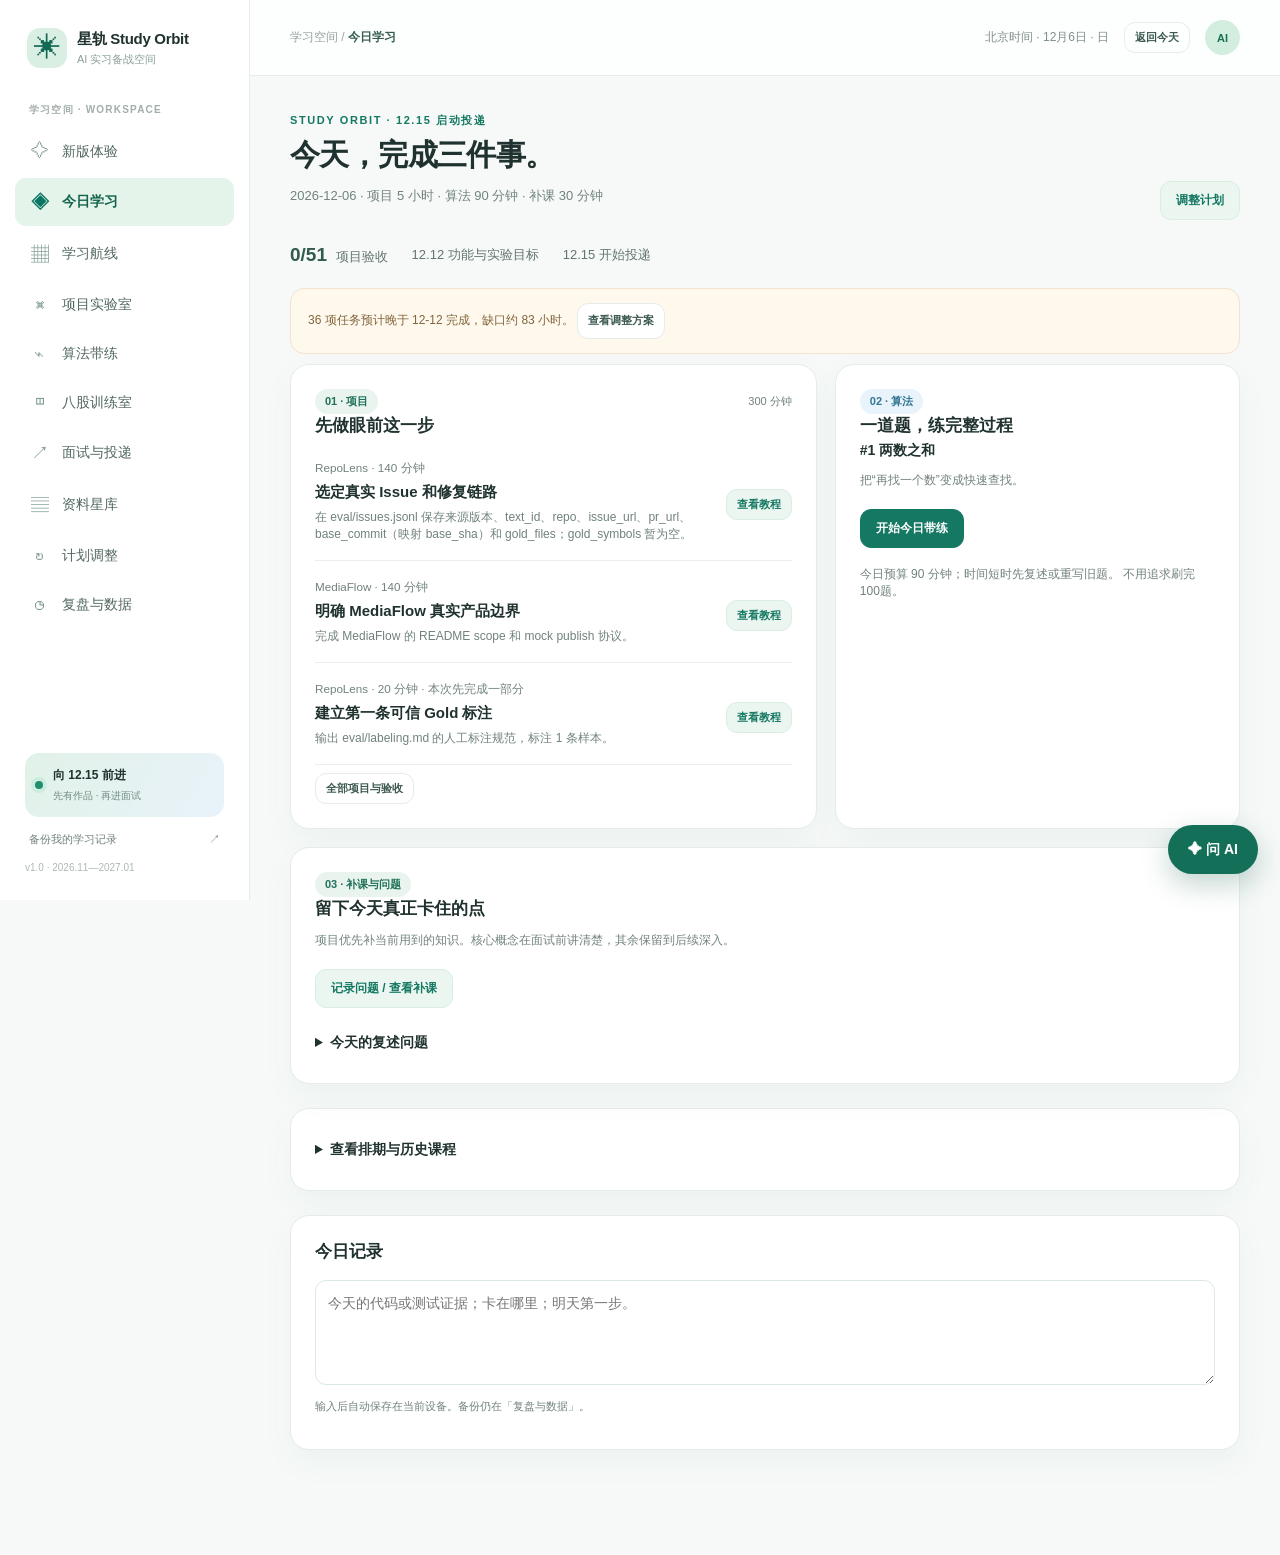
==== commit 2f869594: "Add isolated interactive previews for all study sections Provide working samples for daily learning," ====
--- a/index.html
+++ b/index.html
@@ -12,6 +12,7 @@
 <meta name="apple-mobile-web-app-status-bar-style" content="default">
 <link rel="stylesheet" href="style.css?v=3">
 <link rel="stylesheet" href="sprint.css?v=6">
+<link rel="stylesheet" href="two-sum-lesson.css?v=9">
 <link rel="stylesheet" href="ai-helper.css?v=4">
 </head>
 <body>
@@ -20,6 +21,7 @@
     <a href="#today" class="brand" aria-label="返回今日学习"><span class="brand-glyph">✳</span><span><strong>星轨 Study Orbit</strong><small>AI 实习备战空间</small></span></a>
     <div class="nav-kicker">学习空间 · WORKSPACE</div>
     <nav id="side-nav" class="side-nav" aria-label="主导航">
+      <a class="nav-btn" href="./preview.html?v=10"><span class="nav-symbol">✧</span> 新版体验</a>
       <button data-view="today" class="nav-btn active"><span class="nav-symbol">◈</span> 今日学习 <span class="nav-count" id="nav-today"></span></button>
       <button data-view="calendar" class="nav-btn"><span class="nav-symbol">▦</span> 学习航线</button>
       <button data-view="projects" class="nav-btn"><span class="nav-symbol">⌘</span> 项目实验室</button>
@@ -54,6 +56,7 @@
   <button data-view="more" class="mnav"><span>···</span><small>更多</small></button>
 </nav>
 <div id="mobile-more" class="mobile-more hidden">
+  <a class="btn soft" href="./preview.html?v=10">✧ 新版体验</a>
   <button data-view="planner">计划调整</button><button data-view="issues">问题与补课</button><button data-view="interview">八股训练室</button><button data-view="library">资料星库</button><button data-view="review">复盘与备份</button>
 </div>
 <script src="data.js?v=5"></script>
@@ -61,8 +64,10 @@
 <script src="media-guides.js?v=3"></script>
 <script src="sprint-data.js?v=6"></script>
 <script src="sprint-engine.js?v=6"></script>
-<script src="sprint.js?v=6"></script>
-<script src="app.js?v=6"></script>
+<script src="two-sum-cards.js?v=8"></script>
+<script src="two-sum-lesson.js?v=9"></script>
+<script src="sprint.js?v=7"></script>
+<script src="app.js?v=7"></script>
 <script defer src="ai-helper.js?v=6"></script>
 </body>
 </html>
--- a/two-sum-lesson.css
+++ b/two-sum-lesson.css
@@ -0,0 +1,7 @@
+.ts-header{max-width:960px}.ts-mode{display:flex;gap:10px;align-items:center;flex-wrap:wrap;margin:0 0 20px}.ts-jumps{display:flex;gap:8px;flex-wrap:wrap;margin-bottom:18px}.ts-section{max-width:960px;margin:0 0 22px;scroll-margin-top:25px}.ts-section h2{font-size:22px;margin:8px 0 16px}.ts-section p,.ts-section li{font-size:14px;line-height:1.95}.ts-section .label{display:block;font-size:14px;margin:18px 0 10px}.ts-section .input,.ts-section .select{display:block;width:100%;max-width:500px;margin:10px 0 14px}.ts-section .textarea{width:100%;margin:8px 0}.ts-example-tabs{display:flex;flex-wrap:wrap;gap:8px;margin:20px 0}.ts-array{display:flex;gap:10px;align-items:center;flex-wrap:wrap;background:#f4f8f5;padding:20px;border-radius:14px;margin:16px 0}.ts-array>div{width:64px;background:white;border:1px solid #dce8e0;border-radius:10px;display:flex;flex-direction:column;text-align:center;padding:12px 4px}.ts-array>div.current{border:2px solid #377d63;background:#edf8f0}.ts-array strong{font-size:22px}.ts-array small{font-size:11px;margin-top:6px;color:#657b6f}.ts-array>span{margin-left:10px}.ts-quiz{background:#f7faf8;border-radius:12px;padding:15px 18px;margin:20px 0}.ts-quiz>p:first-child{margin-top:0}.ts-options{display:flex;flex-wrap:wrap;gap:8px}.ts-options button{font:inherit;font-size:13px;line-height:1.7;text-align:left;cursor:pointer;background:white;border:1px solid #dce7df;padding:10px 14px;border-radius:9px;color:#294d3d}.ts-options button.selected{background:#e3f2e9;border-color:#3c8067}.ts-feedback{font-size:13px!important;color:#406a54;min-height:1.7em;margin:12px 0 0!important}.ts-card{border-top:1px solid #e4ede7;padding:18px 0}.ts-card summary{cursor:pointer;font-size:15px;font-weight:650;line-height:1.8}.ts-card summary>span{font-size:11px;font-weight:400;color:#71867a;margin-left:12px}.ts-card[open]>summary{margin-bottom:18px}.ts-code{white-space:pre;overflow-x:auto;background:#f2f6f3;color:#264536;padding:18px;border-radius:11px;font:13px/1.9 Consolas,monospace;max-width:100%}.ts-code code{font:inherit}.ts-output{border-left:3px solid #aacdb7;padding:8px 16px;margin:12px 0 18px}.ts-output>span{color:#6b8073;font-size:11px}.ts-output pre{font:14px/1.8 Consolas,monospace;margin:5px 0}.ts-tip{background:#fff8e9;padding:12px 16px;border-radius:10px}.ts-source{display:inline-block;font-size:13px;color:#287254;margin-top:8px;text-decoration:underline}.ts-trace{background:#f2f8f4;border:1px solid #ddebe2;border-radius:14px;padding:22px;margin:16px 0;min-height:155px}.ts-trace-head{font-size:16px;font-weight:650}.ts-dict{background:white;padding:14px;border-radius:10px}.ts-dict>small{color:#718278}.ts-dict code{display:inline-block;margin:4px 8px 0 0;padding:5px 10px;background:#eef5ef;border-radius:6px}.ts-pairs{font:14px/2 Consolas,monospace;background:#f6f8f6;padding:15px;border-radius:10px}.ts-annotated>div{border-bottom:1px solid #e5ece7;padding:10px 0}.ts-annotated pre{font:13px/1.8 Consolas,monospace;margin:3px 0;overflow-x:auto;color:#264536}.ts-annotated p{font-size:13px;margin:8px 0}.ts-annotated .btn{margin-left:10px}.ts-fill{background:#f5f9f6;border-radius:14px;padding:20px;margin:24px 0}.ts-next{display:flex;gap:16px;align-items:center;flex-wrap:wrap;margin-top:22px}.ts-dialog{width:min(720px,calc(100vw - 28px));max-height:86vh;border:0;border-radius:18px;padding:26px;color:#243b30;box-shadow:0 25px 100px #142a3340}.ts-dialog::backdrop{background:#1c322b70}.ts-dialog p{font-size:14px;line-height:1.9}.ts-dialog h2{font-size:20px}.ts-section #ts-result-form>.btn{margin-top:6px}
+@media(max-width:600px){.ts-section{padding:20px}.ts-section h2{font-size:20px}.ts-section p,.ts-section li{font-size:14px}.ts-array{gap:7px;padding:14px}.ts-array>div{width:49px}.ts-array>span{margin:6px 0 0}.ts-array strong{font-size:19px}.ts-trace{padding:16px}.ts-trace-head{font-size:15px}.ts-quiz{padding:14px}.ts-options{flex-direction:column}.ts-code{padding:13px;font-size:12px}.ts-card summary>span{display:block;margin:3px 0 0 15px}.ts-dialog{padding:20px}.ts-dialog h2{font-size:18px}.ts-next>.btn{width:100%}}
+
+.ts-foundation-intro{margin-top:28px}.ts-foundation-intro h3{font-size:17px;margin-bottom:10px}.ts-tool-demo,.ts-bridge{background:#f3f8f4;border-radius:14px;padding:20px;margin:18px 0}.ts-tool-demo>small{color:#547261}.ts-bridge p{margin:8px 0}.ts-bridge p:first-child{margin-top:0}.ts-bridge p:last-child{margin-bottom:0}
+.td-shell{width:100%;max-width:760px;margin:0 auto 30px}.td-header{display:flex;justify-content:space-between;align-items:center;gap:16px;margin:0 0 26px}.td-header small{font-size:12px;color:#608173}.td-header h1{font-size:26px;margin:8px 0 0;letter-spacing:-.5px}.td-position{display:flex;align-items:center;gap:12px;margin:0 4px 14px;color:#547060;font-size:12px}.td-position>div{display:flex;gap:5px}.td-position>div>span{height:5px;width:18px;border-radius:5px;background:#dce8df}.td-position>div>span.active{background:#448269}.td-position>small{margin-left:auto;font-size:11px;color:#7c8d82}.td-card{padding:32px;margin:0;min-height:400px;border-radius:20px}.td-card h2{font-size:23px;line-height:1.5;margin:0 0 12px}.td-card p{font-size:14px;line-height:1.9;color:#496354;margin:10px 0 18px}.td-fruits,.td-numbers{display:flex;justify-content:center;gap:15px;margin:28px 0}.td-fruits button,.td-numbers button,.td-numbers>div{display:flex;flex-direction:column;align-items:center;justify-content:center;gap:8px;min-width:100px;min-height:105px;border:1px solid #dbe8de;background:#f8fbf8;border-radius:15px;padding:16px;color:#2e513d;font:inherit;cursor:pointer;transition:background .18s,transform .18s}.td-fruits button>span{font-size:35px}.td-fruits strong,.td-numbers strong{font-size:19px}.td-fruits small,.td-numbers small{font-size:12px;color:#6c8273}.td-fruits button.chosen,.td-numbers button.chosen,.td-numbers>div.visited{border-color:#438567;background:#eaf5ec;transform:translateY(-2px)}.td-response{border-radius:13px;background:#f2f7f3;padding:17px 20px;margin:20px 0;min-height:80px;font-size:15px;line-height:1.85;color:#345b44}.td-response>strong{font-size:23px}.td-response>code{display:block;margin:10px 0 0;font:15px/1.8 Consolas,monospace}.td-response>p{margin:8px 0 0;font-size:13px}.td-response>small{font-size:13px}.td-navigation{display:flex;justify-content:space-between;gap:15px;margin:18px 0 0}.td-navigation>.btn{min-width:110px}.td-foot{text-align:center;color:#859388;font-size:11px;line-height:2.2;margin-top:15px}.td-foot .btn{font-size:11px;margin-left:6px;padding:4px 9px;color:#6b8271}.td-help{display:flex;align-items:center;flex-wrap:wrap;gap:10px;border-top:1px solid #e6eee8;margin-top:24px;padding-top:16px}.td-help>.btn{font-size:12px;padding:6px 9px}.td-help>a{font-size:12px;margin-left:auto;color:#6c8474}.td-map{display:flex;gap:10px;flex-wrap:wrap;margin:24px 0}.td-map>span{padding:10px 15px;background:#edf4ed;border-radius:9px;font-size:14px}.td-map .td-new{background:#dff1e5;border:1px solid #80b492}.td-numbers>div{cursor:default;min-width:85px}.td-reason{display:grid;gap:9px;background:#f7faf7;border-radius:13px;padding:20px;margin:20px 0}.td-reason>span{font-size:12px;color:#788f7e}.td-reason>strong{font-size:18px;margin-bottom:8px}.td-reason>code{font:16px/1.8 Consolas,monospace}.td-small{font-size:12px!important;color:#7a8c7d!important}.td-example{display:flex;gap:8px;flex-wrap:wrap;margin:15px 0}.td-card .input{display:block;width:100%;margin:8px 0 14px}.td-card .textarea{display:block;width:100%;margin:10px 0;min-height:180px!important}.td-result{border-top:1px solid #e4ece5;margin-top:20px;padding-top:15px}.td-result>summary{font-size:13px;cursor:pointer}.td-result .ts-section{padding:16px 0 0;margin:0;box-shadow:none;border:0}.td-result .ts-section h2{display:none}.ts-article-back{margin-bottom:18px}
+@media(max-width:600px){.td-header{margin-bottom:19px;gap:8px}.td-header h1{font-size:23px}.td-header>.btn{padding:7px 10px}.td-card{padding:22px 19px;min-height:0;border-radius:17px}.td-card h2{font-size:21px}.td-card p{font-size:14px;margin-bottom:14px}.td-fruits,.td-numbers{margin:23px 0;gap:12px}.td-fruits button,.td-numbers button,.td-numbers>div{min-width:75px;min-height:94px;padding:12px}.td-fruits button>span{font-size:31px}.td-response{padding:15px;margin:17px 0;min-height:75px}.td-help{margin-top:18px;padding-top:13px;gap:6px}.td-help>.btn{font-size:11px}.td-help>a{font-size:11px}.td-foot{font-size:10px}.td-foot .btn{margin-left:3px;font-size:10px}.td-position{gap:8px}.td-position>small{font-size:10px}.td-card .ts-code{font-size:12px}.td-card .sprint-editor{min-height:190px!important}}
+@media(prefers-reduced-motion:reduce){.td-fruits button,.td-numbers button{transition:none}}
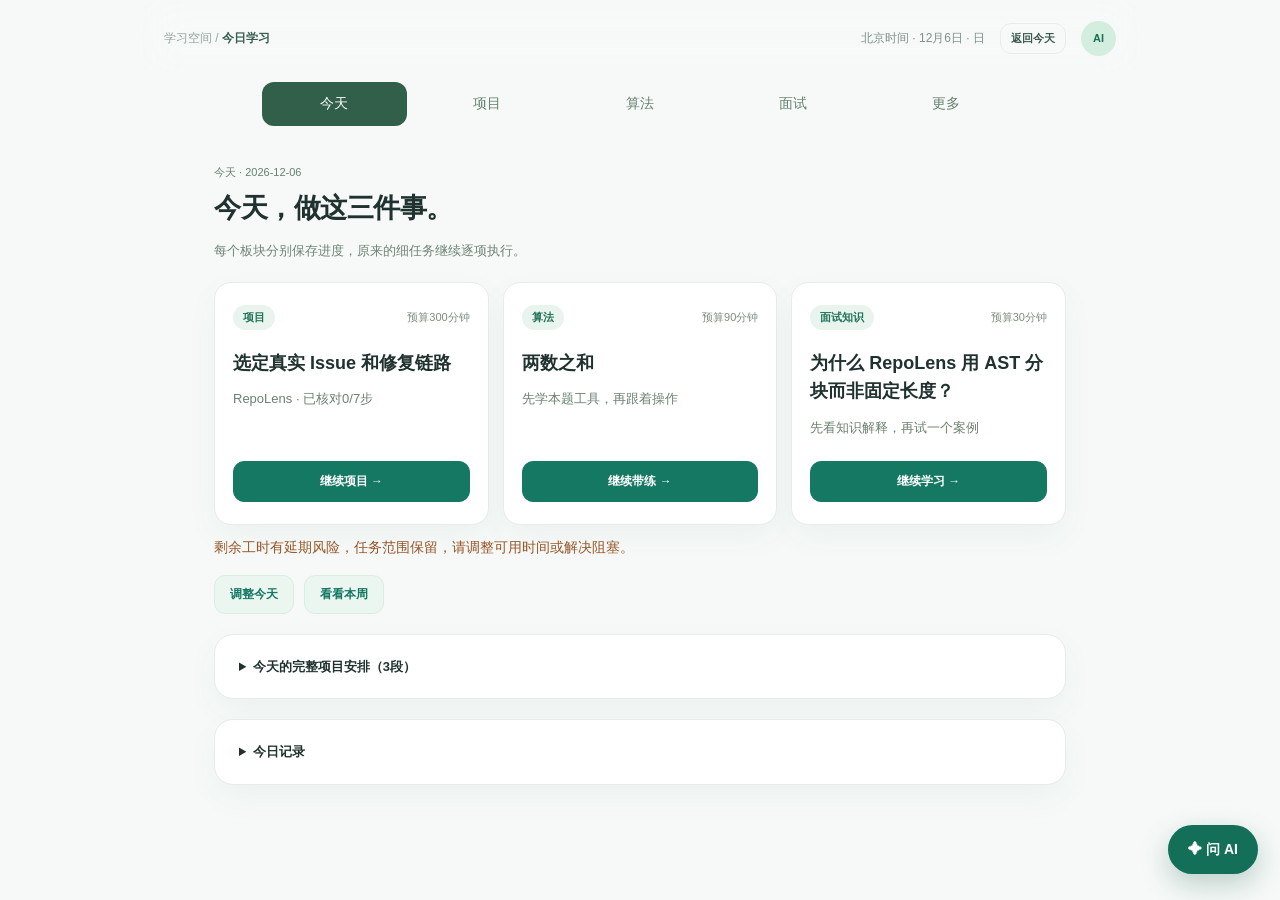
==== commit c1e64b20: "Apply interactive learning design across the formal study site Preserve all 50 project guides and 21" ====
--- a/index.html
+++ b/index.html
@@ -14,14 +14,16 @@
 <link rel="stylesheet" href="sprint.css?v=6">
 <link rel="stylesheet" href="two-sum-lesson.css?v=9">
 <link rel="stylesheet" href="ai-helper.css?v=4">
+<link rel="stylesheet" href="preview.css?v=11">
+<link rel="stylesheet" href="learning-ui.css?v=12">
 </head>
-<body>
+<body class="learning-modern">
 <div id="app" class="app-shell">
   <aside class="sidebar">
     <a href="#today" class="brand" aria-label="返回今日学习"><span class="brand-glyph">✳</span><span><strong>星轨 Study Orbit</strong><small>AI 实习备战空间</small></span></a>
     <div class="nav-kicker">学习空间 · WORKSPACE</div>
     <nav id="side-nav" class="side-nav" aria-label="主导航">
-      <a class="nav-btn" href="./preview.html?v=10"><span class="nav-symbol">✧</span> 新版体验</a>
+      <a class="nav-btn" href="./preview.html?v=11"><span class="nav-symbol">✧</span> 新版体验</a>
       <button data-view="today" class="nav-btn active"><span class="nav-symbol">◈</span> 今日学习 <span class="nav-count" id="nav-today"></span></button>
       <button data-view="calendar" class="nav-btn"><span class="nav-symbol">▦</span> 学习航线</button>
       <button data-view="projects" class="nav-btn"><span class="nav-symbol">⌘</span> 项目实验室</button>
@@ -43,6 +45,7 @@
       <div class="breadcrumbs" id="breadcrumb">学习空间 / <span>今日学习</span></div>
       <div class="top-right"><span class="top-date" id="clock-date"></span><button class="btn tiny ghost" id="back-today">返回今天</button><span class="avatar" title="专注构建真实作品">AI</span></div>
     </header>
+    <nav class="learning-nav" aria-label="学习导航"><button data-view="today">今天</button><button data-view="projects">项目</button><button data-view="leetcode">算法</button><button data-view="interview">面试</button><button data-view="more">更多</button></nav>
     <main class="main-content" id="main-content" aria-live="polite"></main>
     <div class="toast" id="toast" role="status"></div>
   </div>
@@ -56,7 +59,7 @@
   <button data-view="more" class="mnav"><span>···</span><small>更多</small></button>
 </nav>
 <div id="mobile-more" class="mobile-more hidden">
-  <a class="btn soft" href="./preview.html?v=10">✧ 新版体验</a>
+  <a class="btn soft" href="./preview.html?v=11">✧ 新版体验</a>
   <button data-view="planner">计划调整</button><button data-view="issues">问题与补课</button><button data-view="interview">八股训练室</button><button data-view="library">资料星库</button><button data-view="review">复盘与备份</button>
 </div>
 <script src="data.js?v=5"></script>
@@ -66,8 +69,11 @@
 <script src="sprint-engine.js?v=6"></script>
 <script src="two-sum-cards.js?v=8"></script>
 <script src="two-sum-lesson.js?v=9"></script>
-<script src="sprint.js?v=7"></script>
-<script src="app.js?v=7"></script>
+<script src="sprint.js?v=12"></script>
+<script src="learning-content.js?v=12"></script>
+<script src="algorithm-cards.js?v=12"></script>
+<script src="learning-ui.js?v=12"></script>
+<script src="app.js?v=12"></script>
 <script defer src="ai-helper.js?v=6"></script>
 </body>
 </html>
--- a/preview.css
+++ b/preview.css
@@ -0,0 +1,4 @@
+.pv-body{margin:0;background:#f4f8f5;color:#263f31}.pv-header{max-width:960px;padding:24px 24px 15px;margin:auto;display:flex;align-items:center;justify-content:space-between;gap:12px}.pv-brand{font-size:20px;font-weight:700;color:#285a43;text-decoration:none}.pv-brand span{font-size:11px;margin-left:8px;background:#e0eee4;border-radius:12px;padding:5px 9px;font-weight:400}.pv-return{font-size:12px;color:#738778}.pv-nav{max-width:760px;display:flex;gap:8px;margin:10px auto;padding:0 20px}.pv-nav button{flex:1;cursor:pointer;border:0;border-radius:12px;padding:12px 10px;font:inherit;font-size:14px;line-height:1.5;background:transparent;color:#627969}.pv-nav button.active{background:#315f49;color:#fff}.pv-sandbox{max-width:760px;margin:14px auto 24px;padding:0 20px;color:#8a998e;font-size:11px}.pv-main{max-width:800px;padding:0 20px 70px;margin:auto}.pv-intro{margin:0 0 22px}.pv-intro small{font-size:11px;color:#66826d}.pv-intro h1{font-size:27px;line-height:1.5;letter-spacing:-.5px;margin:8px 0}.pv-intro>p{font-size:13px;color:#708475}.pv-focus,.pv-card{border-radius:20px;padding:30px;box-shadow:0 7px 28px #294d3910}.pv-focus h2,.pv-card h2{font-size:22px;line-height:1.5;margin:8px 0 15px}.pv-main p,.pv-main li{line-height:1.9;font-size:14px}.pv-focus>.btn{margin:18px 0 6px;min-width:160px}.pv-small{font-size:12px!important;color:#7a8e7e!important}.pv-shortcuts,.pv-options,.pv-switch{display:flex;gap:10px;flex-wrap:wrap;margin:18px 0}.pv-switch{margin:0 0 20px}.pv-options{flex-direction:column;align-items:stretch}.pv-options .btn{text-align:left;justify-content:flex-start}.pv-details{margin-top:20px;padding-top:12px}.pv-details summary{font-size:13px;line-height:1.9;font-weight:600;cursor:pointer}.pv-details[open]>summary{margin-bottom:15px}.pv-details p{color:#627969;font-size:13px}.panel.pv-details{padding:18px 24px;border-radius:15px}.pv-response{padding:18px 20px;background:#eff6f0;border-radius:13px;margin:22px 0;font-size:14px;line-height:1.9;color:#3e6650;min-height:66px}.pv-response p{margin:8px 0;font-size:13px}.pv-response h3{font-size:16px}.pv-snapshot{display:flex;gap:14px;margin:24px 0}.pv-snapshot>span{flex:1;line-height:1.8;padding:20px;background:#f4f8f4;border:1px solid #e0e9df;border-radius:13px;text-align:center;font-size:17px}.pv-snapshot small{font-size:12px;color:#7d8f7e}.pv-card-foot{border-top:1px solid #e5ece5;margin-top:24px;padding-top:15px;display:flex;gap:12px}.pv-step-nav{display:flex;justify-content:space-between;margin-top:18px}.pv-step-nav>.btn{min-width:110px}.pv-source{display:inline-block;font-size:12px;margin:18px 0 0;color:#51745b;text-decoration:underline}.pv-label{display:block;margin:18px 0 8px;font-size:13px;color:#5a775f}.pv-main .input,.pv-main .select,.pv-main .textarea{display:block;width:100%;margin:8px 0 18px}.pv-main .textarea{min-height:125px}.pv-draft{padding:20px;border:1px solid #e2e9df;border-radius:13px;margin:20px 0}.pv-draft small{color:#718571}.pv-draft p{margin:8px 0}.pv-card button[disabled]{opacity:.4;cursor:not-allowed}.pv-card form>.btn{margin-top:10px}.pv-job{margin-top:22px;padding:18px 0 0;border-top:1px solid #e2eade}.pv-job h3{font-size:16px}.pv-job p{font-size:13px;color:#6a816d}.pv-job>small{font-size:11px;color:#819383}.pv-more{display:grid;grid-template-columns:repeat(2,1fr);gap:12px;margin-top:20px}.pv-week{display:flex;gap:7px;overflow:auto;padding:5px 0 12px}.pv-week .btn{flex-shrink:0;padding:9px 11px;font-size:12px}.pv-resource-list{display:grid;grid-template-columns:1fr 1fr;gap:10px;margin:16px 0 22px}.pv-resource{font:inherit;cursor:pointer;text-align:left;background:#fff;border:1px solid #dfe9df;border-radius:12px;padding:16px;display:flex;flex-direction:column;gap:7px;color:#34553e}.pv-resource strong{font-size:13px}.pv-resource small{font-size:11px;color:#839381}.pv-resource.active{background:#e9f3ea;border-color:#73a482}.pv-card>.btn+.btn{margin-left:10px}.pv-warning{color:#975627!important}#pv-toast{position:fixed;left:50%;bottom:26px;transform:translateX(-50%);background:#294e3b;color:white;padding:13px 20px;border-radius:12px;box-shadow:0 8px 30px #142f3430;opacity:0;pointer-events:none;font-size:13px;max-width:90vw;z-index:11000;transition:opacity .15s}#pv-toast.show{opacity:1}.pv-main .td-shell{margin-top:0}.pv-main .ts-header{max-width:100%}.pv-body .ts-dialog{color:#294332}.pv-body a:focus-visible,.pv-body button:focus-visible{outline:3px solid #83b09a;outline-offset:3px}
+@media(max-width:600px){.pv-header{padding:18px 17px}.pv-brand{font-size:18px}.pv-brand span{font-size:10px;margin-left:5px}.pv-return{font-size:11px}.pv-nav{position:fixed;bottom:0;left:0;right:0;margin:0;max-width:none;background:#fffffff2;backdrop-filter:blur(10px);border-top:1px solid #e1e9e0;padding:8px 8px calc(8px + env(safe-area-inset-bottom));z-index:100;gap:4px}.pv-nav button{font-size:12px;padding:12px 5px}.pv-sandbox{margin:0 0 20px;padding:0 18px;font-size:10px}.pv-main{padding:0 15px 110px}.pv-intro h1{font-size:24px}.pv-card,.pv-focus{padding:23px 20px;border-radius:17px}.pv-card h2,.pv-focus h2{font-size:21px}.pv-shortcuts .btn,.pv-options .btn,.pv-switch .btn{min-height:42px}.pv-snapshot>span{padding:16px 10px;font-size:15px}.pv-response{padding:16px}.pv-resource-list{gap:8px}.pv-resource{padding:13px}.pv-week .btn{min-height:42px}#pv-toast{bottom:86px;width:max-content;text-align:center}.pv-card>.btn+.btn{margin:12px 0 0}.pv-card-foot{gap:7px}.pv-card-foot>.btn{font-size:11px}.pv-main .td-card{padding:23px 19px}.pv-main .td-card h2{font-size:21px}.pv-main .td-fruits button{min-height:100px}.pv-main .td-navigation>.btn{min-height:43px}}
+.pv-daily-grid{display:grid;grid-template-columns:repeat(3,minmax(0,1fr));gap:14px}.pv-daily-card{padding:22px 18px;border-radius:17px;display:flex;flex-direction:column;margin:0}.pv-daily-card>.between{gap:8px}.pv-daily-card small{font-size:11px;color:#7b8d7d;white-space:nowrap}.pv-daily-card h2{font-size:18px;line-height:1.6;margin:19px 0 10px}.pv-daily-card>p{font-size:13px;color:#6c816f;line-height:1.9;margin:0 0 20px}.pv-daily-bottom{margin-top:auto;display:flex;flex-direction:column;gap:12px}.pv-daily-bottom>span{font-size:11px;color:#829382}.pv-daily-bottom .btn{min-height:41px;font-size:12px;width:100%}
+@media(max-width:700px){.pv-daily-grid{grid-template-columns:1fr;gap:12px}.pv-daily-card{padding:18px 20px}.pv-daily-card h2{font-size:17px;margin:10px 0 5px}.pv-daily-card>p{margin:0 0 12px;font-size:12px}.pv-daily-bottom{flex-direction:row;align-items:center;justify-content:space-between}.pv-daily-bottom .btn{width:auto;min-width:125px}.pv-daily-bottom>span{font-size:11px}}
--- a/learning-ui.css
+++ b/learning-ui.css
@@ -0,0 +1,2 @@
+body.learning-modern .sidebar,body.learning-modern .mobile-nav,body.learning-modern #mobile-more{display:none!important}body.learning-modern .app-shell{display:block}body.learning-modern .main-wrap{margin-left:0;width:100%}body.learning-modern .topbar{max-width:1000px;margin:auto;position:relative;padding:18px 24px;background:transparent;border:0}body.learning-modern .main-content{max-width:900px;margin:0 auto;padding:25px 24px 110px;width:100%}.learning-nav{display:flex;gap:8px;max-width:800px;padding:0 22px;margin:6px auto 12px}.learning-nav>button{flex:1;border:0;border-radius:12px;background:transparent;padding:13px 8px;font:inherit;font-size:14px;color:#65806e;cursor:pointer}.learning-nav>button.active{background:#315f49;color:white}.lu-details{margin-top:20px;padding:12px 0}.panel.lu-details{padding:20px 24px}.lu-details summary{font-size:13px;line-height:1.8;font-weight:600;cursor:pointer}.lu-details[open]>summary{margin-bottom:15px}.lu-details p,.lu-details li{font-size:13px;line-height:1.9}.lu-row{display:flex;justify-content:space-between;align-items:center;gap:12px;padding:16px 0;border-bottom:1px solid #e6ede7}.lu-row>div{min-width:0}.lu-row strong{font-size:14px;line-height:1.8}.lu-row small{display:block;font-size:11px;color:#829584;margin-top:5px}.lu-row p{font-size:13px}.lu-row>.btn{flex-shrink:0}.lu-tokens{display:flex;gap:9px;flex-wrap:wrap;margin:15px 0}.lu-tokens>span{background:#f5f9f5;border:1px solid #dce8de;border-radius:10px;padding:10px 13px;font-size:13px;line-height:1.8;white-space:pre-wrap}.lu-instruction{white-space:pre-wrap}.lu-line{display:block;overflow-x:auto;font-size:12px;line-height:1.8}.learning-modern .textarea{width:100%;margin:12px 0;min-height:110px}.learning-modern .input,.learning-modern .select{display:block;width:100%;margin:9px 0 18px}.learning-modern #lu-dialog .btn{margin:6px}.learning-modern #lu-dialog .btn:not(.tiny){white-space:normal;text-align:left;line-height:1.8}.learning-modern .td-card .sprint-accept{background:transparent;padding:0;border:0;margin:0}.learning-modern .td-card p,.learning-modern .td-card li{line-height:1.95}.learning-modern .pv-daily-grid{gap:14px}.learning-modern .pv-more>.btn{white-space:normal}.learning-modern #lu-custom-plan .sprint-header{display:none}.learning-modern #lu-custom-plan .sprint-narrow{padding:0;border:0;box-shadow:none}.learning-modern .pv-week{padding:7px 0 15px}.learning-modern .td-header h1{font-size:25px;line-height:1.6}.learning-modern .td-position small{font-size:11px}
+@media(max-width:700px){body.learning-modern .topbar{padding:15px 17px}.learning-nav{position:fixed;bottom:0;left:0;right:0;margin:0;max-width:none;border-top:1px solid #e1e9e0;background:#fffffff4;backdrop-filter:blur(10px);z-index:100;padding:8px 7px calc(8px + env(safe-area-inset-bottom));gap:4px}.learning-nav>button{font-size:12px;padding:12px 5px}body.learning-modern .main-content{padding:16px 15px 115px}.learning-modern .td-header h1{font-size:21px}.learning-modern .td-card{padding:22px 19px}.learning-modern .lu-row{align-items:flex-start;gap:9px}.learning-modern .lu-row strong{font-size:13px}.learning-modern .pv-daily-card h2{font-size:17px}.learning-modern .td-header>.btn{max-width:100px;white-space:normal}.learning-modern .lu-tokens>span{font-size:12px;padding:8px 10px}.learning-modern .td-card .btn{min-height:38px}.learning-modern .top-date{display:none}}
